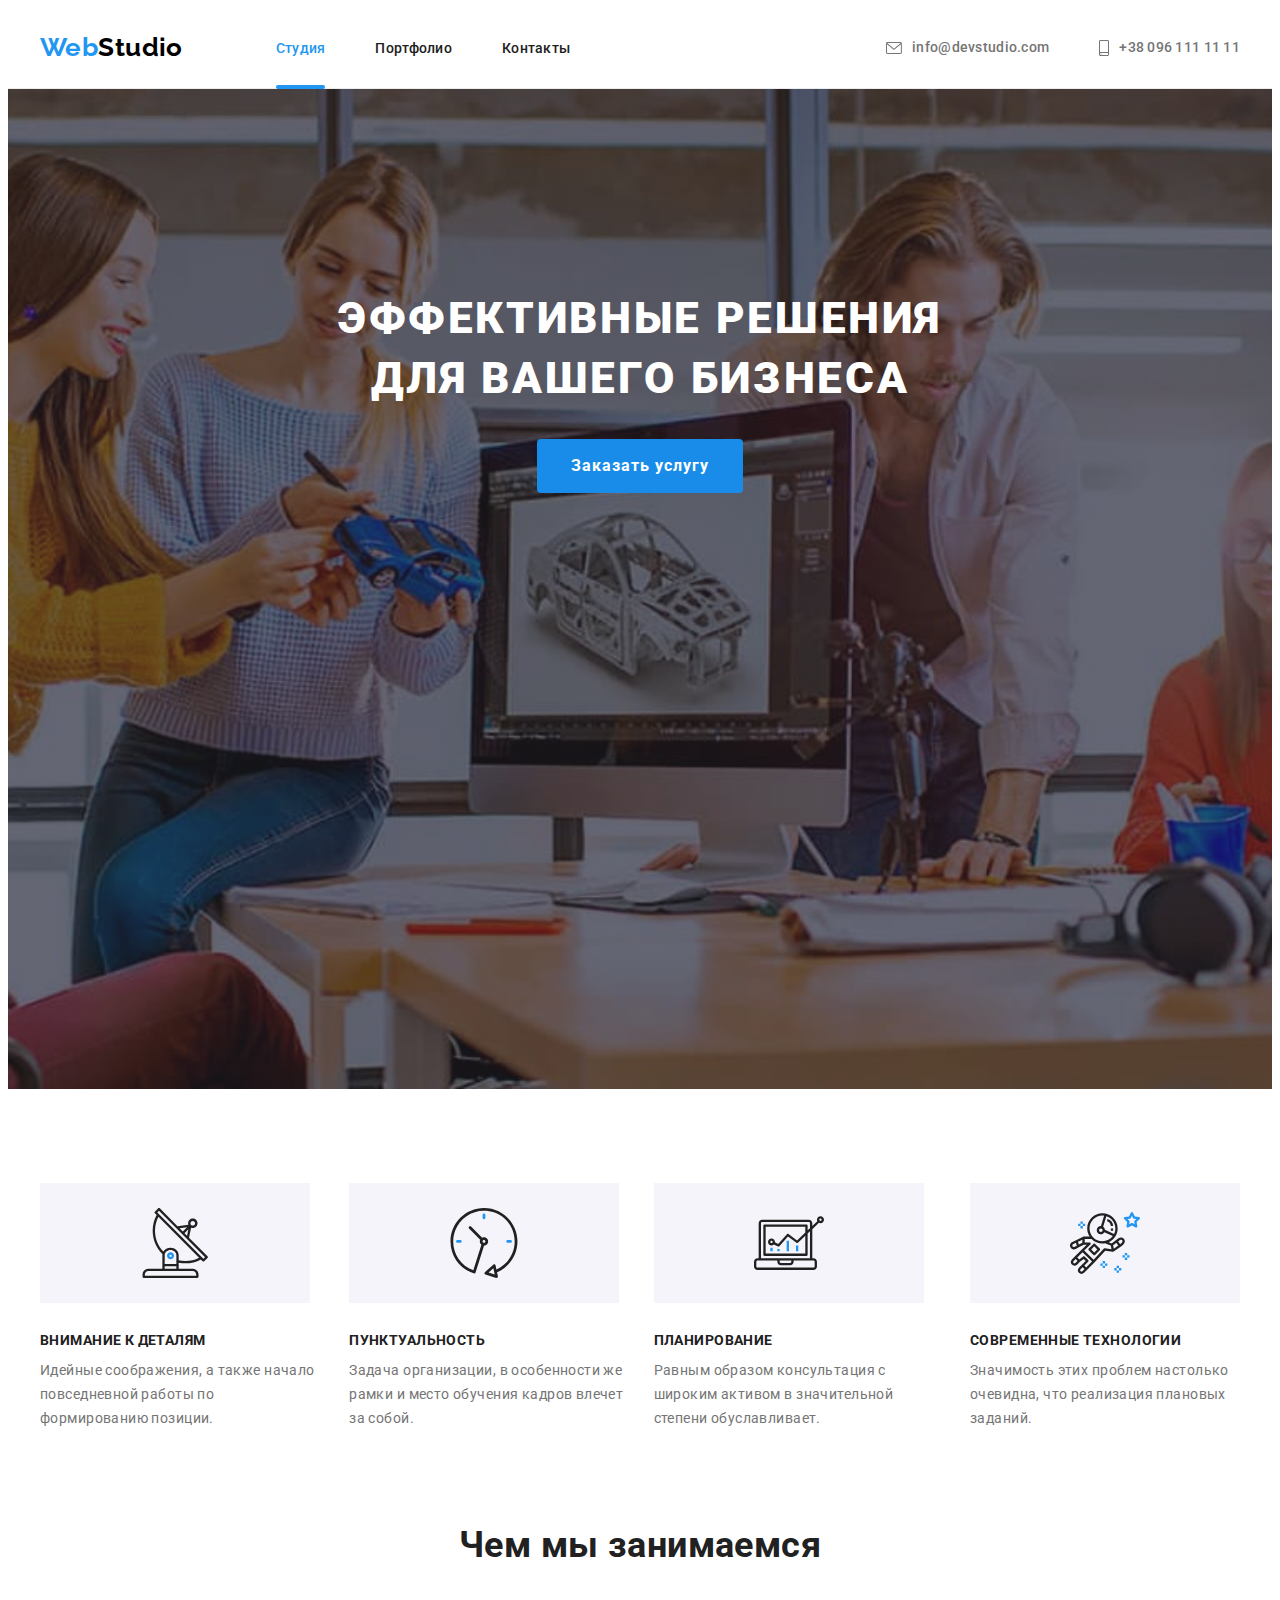
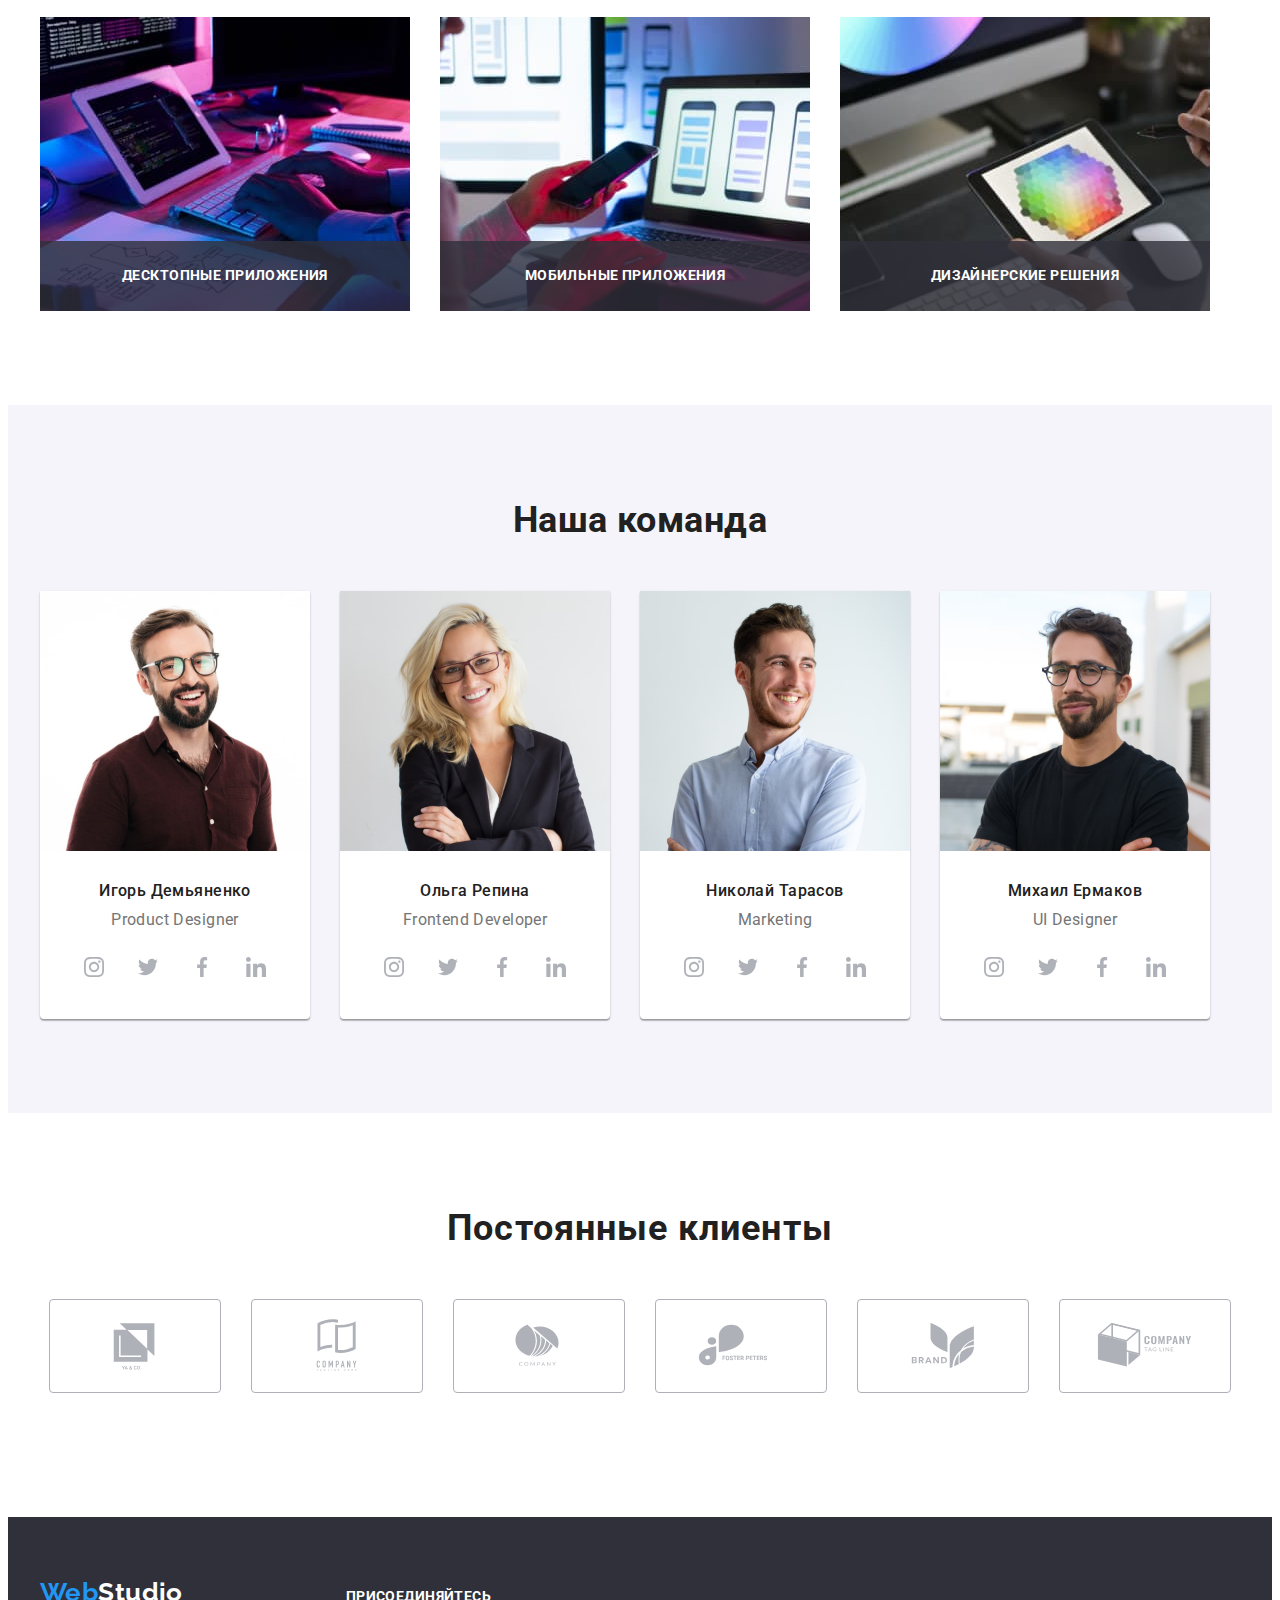
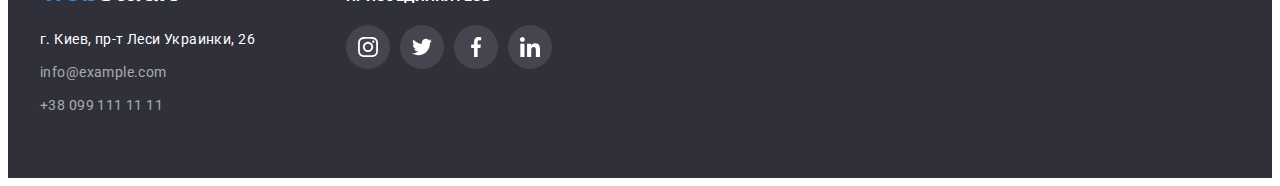
==== index.html @ bd7ccda3 "старт" ====
<!DOCTYPE html>
<html lang="ru">
<head>
    <meta charset="UTF-8">
    <meta http-equiv="X-UA-Compatible" content="IE=edge">
    <meta name="viewport" content="width=device-width, initial-scale=1.0">
    <link rel="stylesheet" href="https://cdnjs.cloudflare.com/ajax/libs/modern-normalize/1.1.0/modern-normalize.min.css" integrity="sha512-wpPYUAdjBVSE4KJnH1VR1HeZfpl1ub8YT/NKx4PuQ5NmX2tKuGu6U/JRp5y+Y8XG2tV+wKQpNHVUX03MfMFn9Q==" crossorigin="anonymous" referrerpolicy="no-referrer" />
    <link rel="stylesheet" href="./css/styles.css">
    <link href="https://fonts.googleapis.com/css2?family=Raleway:wght@700&family=Roboto:wght@400;500;700;900&display=swap" rel="stylesheet">
    <title>WebStudio</title>
</head>
<body>
  <header class="header">
    <div class="conteiner">
      <nav class="header-nav">
        <a class="header-logo link" href="">Web<span class="top-logo">Studio</span></a>
        <ul class="list menu-list">
               <li class="menu-item"><a class="menu-link link current" href="">Студия</a></li>
               <li class="menu-item"><a class="menu-link link" href="./portfolio.html">Портфолио</a></li>
               <li class="menu-item"><a class="menu-link link" href="">Контакты</a></li>
        </ul>
        <ul class="list-contact list">
            <li class="contact-item"><a class="contact-link link" href="mailto:info@devstudio.com"> 
                <svg class="contact-icon" width="16" height="12"> <use href="./img/symbol-defs.svg#icon-envelope"></use></svg> info@devstudio.com</a></li>
            <li class="contact-item"><a class="contact-link link" href="tel:+380961111111"> <svg class="contact-icon" width="10" height="16"> <use href="./img/symbol-defs.svg#icon-smartphone"></use></svg>+38 096 111 11 11</a></li>
        </ul>
       </nav>
    </div>
  </header>
  <main>
      <section class="hero overlay">
         <div class="conteiner">
          <h1 class="hero-title">Эффективные решения <br> для вашего бизнеса </h1>
          <button data-modal-open class="hero-btn btn" type="button">Заказать услугу</button>
         </div>
      </section>
      <section class="advantage padding-section">
          <div class="conteiner">
          <div class="advantage-content">
          <h2 class="visually-hidden">Наше преимущество</h2>
          <ul class="advantage-list list">
              <li class="advantage-item icon-antenna">
                  <div class="advantage-icon-bg"> <svg width="70" height="70"> <use href="./img/symbol-defs.svg#icon-group"></use></svg></div>
                  <h3 class="section-title">Внимание к деталям</h3>
                  <p class="advantage-text">Идейные соображения, а также начало повседневной работы по формированию позиции.</p>
              </li>
              <li class="advantage-item icon-clock">
                  <div class="advantage-icon-bg"> <svg class="advantage-icon" width="70" height="70"> <use href="./img/symbol-defs.svg#icon-clock"></use></svg></div>
                  <h3 class="section-title">Пунктуальность</h3>
                  <p class="advantage-text">Задача организации, в особенности же рамки и место обучения кадров влечет за собой.</p>
              </li>
              <li class="advantage-item icon-diagram">
                  <div class="advantage-icon-bg"> <svg width="70" height="70"> <use href="./img/symbol-defs.svg#icon-diagram"></use></svg></div>
                  <h3 class="section-title">Планирование</h3>
                  <p class="advantage-text">Равным образом консультация с широким активом в значительной степени обуславливает.</p>
              </li>
              <li class="advantage-item icon-astronaut">
                  <div class="advantage-icon-bg"> <svg width="70" height="70"> <use href="./img/symbol-defs.svg#icon-astronaut"></use></svg></div>
                  <h3 class="section-title">Современные технологии</h3>
                  <p class="advantage-text">Значимость этих проблем настолько очевидна, что реализация плановых заданий.</p>
              </li>
          </ul>
          </div>
          </div>
      </section>
      <section class="about padding-section">
          <div class="conteiner">
          <h2 class="about-title">Чем мы занимаемся</h2>
          <ul class="about-list list">
              <li class="about-item">
                  <div class="about-box"><img src="./img/box1.jpg" alt="изображение1" width="370" >
                    <h3 class="about-item-text">Десктопные приложения</h3></div> </li>
              <li class="about-item">
                 <div class="about-box"> <img src="./img/box2.jpg" alt="изображение2" width="370" >
                    <h3 class="about-item-text">Мобильные приложения</h3></div> </li>
              <li class="about-item">
                  <div class="about-box"><img src="./img/box3.jpg" alt="изображение3" width="370" >
                    <h3 class="about-item-text">Дизайнерские решения</h3></div> </li>
          </ul>
          </div>
      </section>
      <section class="team padding-section">
          <div class="conteiner">
          <h2 class="team-title">Наша команда</h2>
          <ul class="team-list list">
              <li class="team-item">
                  <img class="team-img" src="./img/img.jpg" alt="Игорь Демьяненко" width="270" >
                  <h3 class="team-second-title">Игорь Демьяненко</h3>
                  <p class="team-text">Product Designer</p>
                  <ul class="team-soc-list list">
                      <li class="team-soc-item">
                          <a href="" class="team-soc-link link">
                              <svg class="team-soc-icon" width="20" height="20">
                                  <use href="./img/symbol-defs.svg#icon-instagram"></use>
                              </svg>
                          </a>
                      </li>
                      <li class="team-soc-item">
                          <a href="" class="team-soc-link link">
                              <svg class="team-soc-icon" width="20" height="20">
                                  <use href="./img/symbol-defs.svg#icon-twitter"></use>
                              </svg>
                          </a>
                      </li>
                      <li class="team-soc-item">
                          <a href="" class="team-soc-link link">
                              <svg class="team-soc-icon" width="20" height="20">
                                  <use href="./img/symbol-defs.svg#icon-facebook"></use>
                              </svg>
                          </a>
                      </li>
                      <li class="team-soc-item">
                          <a href="" class="team-soc-link link">
                              <svg class="team-soc-icon" width="20" height="20">
                                  <use href="./img/symbol-defs.svg#icon-linkedin"></use>
                              </svg>
                          </a>
                      </li>
                  </ul>
              </li>
              <li class="team-item">
                  <img class="team-img" src="./img/img1.jpg" alt="Ольга Репина" width="270" >
                  <h3 class="team-second-title">Ольга Репина</h3>
                  <p class="team-text">Frontend Developer</p>
                  <ul class="team-soc-list list">
                    <li class="team-soc-item">
                        <a href="" class="team-soc-link link">
                            <svg class="team-soc-icon" width="20" height="20">
                                <use href="./img/symbol-defs.svg#icon-instagram"></use>
                            </svg>
                        </a>
                    </li>
                    <li class="team-soc-item">
                        <a href="" class="team-soc-link link">
                            <svg class="team-soc-icon" width="20" height="20">
                                <use href="./img/symbol-defs.svg#icon-twitter"></use>
                            </svg>
                        </a>
                    </li>
                    <li class="team-soc-item">
                        <a href="" class="team-soc-link link">
                            <svg class="team-soc-icon" width="20" height="20">
                                <use href="./img/symbol-defs.svg#icon-facebook"></use>
                            </svg>
                        </a>
                    </li>
                    <li class="team-soc-item">
                        <a href="" class="team-soc-link link">
                            <svg class="team-soc-icon" width="20" height="20">
                                <use href="./img/symbol-defs.svg#icon-linkedin"></use>
                            </svg>
                        </a>
                    </li>
                </ul>
              </li>
              <li class="team-item">
                  <img class="team-img" src="./img/img2.jpg" alt="Николай Тарасов" width="270" >
                  <h3 class="team-second-title">Николай Тарасов</h3>
                  <p class="team-text">Marketing</p>
                  <ul class="team-soc-list list">
                    <li class="team-soc-item">
                        <a href="" class="team-soc-link link">
                            <svg class="team-soc-icon" width="20" height="20">
                                <use href="./img/symbol-defs.svg#icon-instagram"></use>
                            </svg>
                        </a>
                    </li>
                    <li class="team-soc-item">
                        <a href="" class="team-soc-link link">
                            <svg class="team-soc-icon" width="20" height="20">
                                <use href="./img/symbol-defs.svg#icon-twitter"></use>
                            </svg>
                        </a>
                    </li>
                    <li class="team-soc-item">
                        <a href="" class="team-soc-link link">
                            <svg class="team-soc-icon" width="20" height="20">
                                <use href="./img/symbol-defs.svg#icon-facebook"></use>
                            </svg>
                        </a>
                    </li>
                    <li class="team-soc-item">
                        <a href="" class="team-soc-link link">
                            <svg class="team-soc-icon" width="20" height="20">
                                <use href="./img/symbol-defs.svg#icon-linkedin"></use>
                            </svg>
                        </a>
                    </li>
                </ul>
              </li>
              <li class="team-item">
                  <img class="team-img" src="./img/img3.jpg" alt="Михаил Ермаков" width="270" >
                  <h3 class="team-second-title">Михаил Ермаков</h3>
                  <p class="team-text">UI Designer</p>
                  <ul class="team-soc-list list">
                    <li class="team-soc-item">
                        <a href="" class="team-soc-link link">
                            <svg class="team-soc-icon" width="20" height="20">
                                <use href="./img/symbol-defs.svg#icon-instagram"></use>
                            </svg>
                        </a>
                    </li>
                    <li class="team-soc-item">
                        <a href="" class="team-soc-link link">
                            <svg class="team-soc-icon" width="20" height="20">
                                <use href="./img/symbol-defs.svg#icon-twitter"></use>
                            </svg>
                        </a>
                    </li>
                    <li class="team-soc-item">
                        <a href="" class="team-soc-link link">
                            <svg class="team-soc-icon" width="20" height="20">
                                <use href="./img/symbol-defs.svg#icon-facebook"></use>
                            </svg>
                        </a>
                    </li>
                    <li class="team-soc-item">
                        <a href="" class="team-soc-link link">
                            <svg class="team-soc-icon" width="20" height="20">
                                <use href="./img/symbol-defs.svg#icon-linkedin"></use>
                            </svg>
                        </a>
                    </li>
                </ul>
              </li>
          </ul>
         </div>
      </section>
      <section class="padding-section clients">
          <div class="conteiner">
              <h2 class="clients-title">Постоянные клиенты</h2>
              <ul class="clients-list list">
                  <li class="clients-item">
                      <a class="clients-box link">
                          <svg class="clients-icon" width="106" height="60">
                              <use href="./img/symbol-defs.svg#icon-Logo"></use>
                          </svg>
                      </a>
                  </li>
                  <li class="clients-item">
                      <a class="clients-box link">
                          <svg class="clients-icon" width="106" height="60">
                              <use href="./img/symbol-defs.svg#icon-Logo-1"></use>
                          </svg>
                      </a>
                  </li>
                  <li class="clients-item">
                      <a class="clients-box link">
                          <svg class="clients-icon" width="106" height="60">
                              <use href="./img/symbol-defs.svg#icon-Logo-2"></use>
                          </svg>
                      </a>
                  </li>
                  <li class="clients-item">
                      <a class="clients-box link">
                          <svg class="clients-icon" width="106" height="60">
                              <use href="./img/symbol-defs.svg#icon-Logo-3"></use>
                          </svg>
                      </a>
                  </li>
                  <li class="clients-item">
                      <a class="clients-box link">
                          <svg class="clients-icon" width="106" height="60">
                              <use href="./img/symbol-defs.svg#icon-Logo-4"></use>
                          </svg>
                      </a>
                  </li>
                  <li class="clients-item">
                      <a class="clients-box link">
                          <svg class="clients-icon" width="106" height="60">
                              <use href="./img/symbol-defs.svg#icon-Logo-5"></use>
                          </svg>
                      </a>
                  </li>
              </ul>
          </div>
      </section>
  </main>
  <footer class="footer">
  <div class="conteiner footer-box">
    <div class="footer-content">
        <div class="footer-link">
    <a class="header-logo link" href="">Web<span class="footer-logo">Studio</span></a>
    </div>
    <address class="addres">
        <ul class="addres-list list">
            <li class="footer-item"><a class="addres-item link" href="https://goo.gl/maps/9oyzG3mhycgQsMQ47" target="_blank" rel="noopener noindex nofollow">г. Киев, пр-т Леси Украинки, 26</a></li>
            <li class="footer-item"><a class="addres-item link footer-contact" href="mailto:info@example.com">info@example.com</a></li>
            <li class="footer-item"><a class="addres-item link footer-contact" href="tel:+380991111111">+38 099 111 11 11</a></li>
        </ul>
    </address>
    </div>
    <div class="footer-soc">
        <p class="footer-soc-title">присоединяйтесь</p>
        <ul class="team-list list">
            <li class="footer-soc-item">
                <a class="footer-soc-link link" href="">
                    <svg class="footer-soc-icon" width="20" height="20">
                        <use href="./img/symbol-defs.svg#icon-instagram"></use>
                    </svg>
                </a>
            </li>
            <li class="footer-soc-item">
                <a class="footer-soc-link link" href="">
                    <svg class="footer-soc-icon" width="20" height="20">
                        <use href="./img/symbol-defs.svg#icon-twitter"></use>
                    </svg>
                </a>
            </li>
            <li class="footer-soc-item">
                <a class="footer-soc-link link" href="">
                    <svg class="footer-soc-icon" width="20" height="20">
                        <use href="./img/symbol-defs.svg#icon-facebook"></use>
                    </svg>
                </a>
            </li>
            <li class="footer-soc-item">
                <a class="footer-soc-link link" href="">
                    <svg class="footer-soc-icon" width="20" height="20">
                        <use href="./img/symbol-defs.svg#icon-linkedin"></use>
                    </svg>
                </a>
            </li>
        </ul>
    </div>
</div>
  </footer>
  <div class="backdrop is-hidden" data-modal>
      <div class="modal">
          <button class="buttot-close btn" type="button" data-modal-close>
              <svg class="modal-icon" width="18" height="18">
                  <use href="./img/symbol-defs.svg#icon-Vector"></use>
              </svg>
          </button>
      </div>
  </div>
  <script src="./js/modal.js"></script>
</body>
</html>
---- css/styles.css ----
:root {
    --header-color: #ffffff;
    --text-color: #757575;
    --footer-text-color: rgba(255, 255, 255, 0.6);
    --primary-title-color: #212121;
    --accent-color: #2196F3;
    --top-logo-color: #000;
    --darck-background-color: #2F303A;
    --light-background-color: #F5F4FA;
    --main-background-color: #ffffff;
    --hero-btn-color: #188CE8;
    --color-icon: #afb1b8;
    --background-footer-link-color: rgba(255, 255, 255, 0.1);
    --main-transition-duration: 250ms;
    --main-transition-timing: cubic-bezier(0.4, 0, 0.2, 1);
    }


body {
font-family: "Roboto", 'Segoe UI', Tahoma, Geneva, Verdana, sans-serif;
font-size: 14px;
letter-spacing: 0.03em;
color: var(--text-color);
background-color: var(--main-background-color);
}

p,
h1,
h2,
h3,
h4,
h5,
h6 {
    margin: 0;
}

ul,
ol {
    padding-left: 0;
    margin: 0;
    list-style: none;
}

button {
    cursor: pointer;
}

img {
    display:block;
    max-width: 100%;
    height: auto;
    tab-size: 0;
}

.conteiner {
    width: 1200px;
    padding-left: 15px;
    padding-right: 15px;
    margin: 0 auto;
}


.visually-hidden {
    position: absolute;
    white-space: nowrap;
    width: 1px;
    height: 1px;
    overflow: hidden;
    border: 0;
    padding: 0;
    clip: rect(0 0 0 0);
    clip-path: inset(50%);
    margin: -1px;
}


.link {
    text-decoration: none;
}

.padding-section {
    padding-top: 94px;
    padding-bottom: 94px;
}
/* ----------------header---------------- */
.header {
    border-bottom: 1px solid #ececec;
}

.header-logo {
    margin-right: 93px;
}

.header-nav {
    display: flex;
    align-items: center;
}

.menu-list {
    display: flex;
}

.menu-item:not(:last-child) {
    margin-right: 50px;
}

.list-contact {
    display: flex;
    margin-left: auto;
}

.header-logo {
    font-family: 'Raleway';
    font-weight: 700;
    font-size: 26px;
    line-height: 1.19;
    padding-top: 24px;
    padding-bottom: 25px;
    color: var(--accent-color)

}

.top-logo {
    color: var(--top-logo-color);
}


.menu-link {
    font-weight: 500;
    line-height: 1.14;
    letter-spacing: 0.02em;
    padding-top: 32px;
    padding-bottom: 32px;
    color: var(--primary-title-color);
    transition: color var(--main-transition-duration) var(--main-transition-timing);
}
.contact-item:not(:first-child) {
    margin-left: 50px;
}


.menu-link:hover,
.menu-link:focus {
    color: var(--accent-color);
}

.contact-link {
    display: flex;
    align-items: center;
    font-weight: 500;
    line-height: 1.14;
    letter-spacing: 0.02em;
    padding-top: 32px;
    padding-bottom: 32px;
    color: inherit;
    transition: color var(--main-transition-duration) var(--main-transition-timing);
}

.contact-icon {
    fill: currentColor;
    margin-right: 10px;
}


.contact-link:hover,
.contact-link:focus {
    color: var(--accent-color);
}

.menu-link.link.current{
    position: relative;
    color: var(--accent-color);
}
.menu-link.link.current::after{
    content:'';
    position: absolute;
    display: block;
    width: 100%;
    height: 4px;
    border-radius: 2px;
    bottom: -1px;
    left: 0;
    background-color: var(--accent-color);
}

/* ----------------hero---------------- */

.hero {
    background-color: var(--darck-background-color);
    padding-top: 200px;
    padding-bottom: 200px;
    text-align: center;
}

.overlay {
    max-width: 1600px;
    height: 600px;
    margin-left: auto;
    margin-right: auto;
    background-image: linear-gradient(
        rgba(47, 48, 58, 0.4),
        rgba(47, 48, 58, 0.4)
    ),
    url(../img/Imgbg.jpg);
    background-repeat: no-repeat;
    background-size: cover;
    background-position: center;
}

.hero-title {
    font-weight: 900;
    font-size: 44px;
    line-height: 1.36;
    text-align: center;
    letter-spacing: 0.06em;
    text-transform: uppercase;
    color: var(--header-color);
    min-width: 696px;
    margin-bottom: 30px;
   
}

.hero-btn {
    font-family: inherit;
    font-weight: 700;
    font-size: 16px;
    line-height: 1.88;
    letter-spacing: 0.06em;
    color: var(--header-color);
    background-color: var(--hero-btn-color);
    border: 2px solid transparent;
    border-radius: 4px;
    padding: 10px 32px; 
    justify-content: center;
    transition: color var(--main-transition-duration) var(--main-transition-timing);
}


/* ----------------advantage---------------- */
.advantage {
    background-color: var(--header-color);
}

.advantage-icon-bg {
    width: 270px;
    display: flex;
    height: 120px;
    margin-bottom: 30px;
    justify-content: center;
    align-items: center;
    background-color: var(--light-background-color);
}

.advantage-list {
    display: flex;
}

.advantage-item:not(:first-child) {
    margin-left: 30px;
}


.section-title {
    font-size: 14px;
    line-height: 1.14;
    text-transform: uppercase;
    color: var(--primary-title-color);
    margin-bottom: 10px;
}

.advantage-text {
    line-height: 1.71;
}

/* ----------------about---------------- */

.about {
    background-color: var(--header-color);
    padding-top: 0;
} 
.about-item:not(:last-child) {
    margin-right: 30px;
}
.about-list {
    display: flex;
}

.about-title {
    font-size: 36px;
    line-height: 1.16;
    text-align: center;
    color: var(--primary-title-color);
    margin-bottom: 50px;
}

.about-box {
    position: relative;
    
}


.about-item-text {
    position: absolute;
    font-size: 14px;
    line-height: 1.4;
    letter-spacing: 0.03em;
    text-transform: uppercase;
    color: var(--header-color);
    background-color: rgba(47, 48, 58, 0.8);
    bottom: 0;
    width: 100%;
    height: 70px;
    display: flex;
    justify-content: center;
    align-items: center;
}
/* ----------------team---------------- */

.team {
    background-color: var(--light-background-color);
}

.team-list {
    display: flex;
    flex-wrap: wrap;
}
.team-item:not(:last-child) {
    margin-right: 30px;
}
.team-item {
    background-color: var(--header-color);
    box-shadow: 0px 1px 3px rgba(0, 0, 0, 0.12), 0px 1px 1px rgba(0, 0, 0, 0.14), 0px 2px 1px rgba(0, 0, 0, 0.2);
border-radius: 0px 0px 4px 4px;
}


.team-title {
    font-size: 36px;
    line-height: 1.17;
    text-align: center;
    color: var(--primary-title-color);
    margin-bottom: 50px;
}

.team-img {
    margin-bottom: 30px;
}

.team-second-title {
    font-weight: 500;
    font-size: 16px;
    line-height: 1.19;
    text-align: center;
    color: var(--primary-title-color);
    margin-bottom: 10px;
}

.team-text {
    font-size: 16px;
    line-height: 1.19;
    text-align: center;
    margin-bottom: 16px;
}

.team-soc-list {
display: flex;
justify-content: center;
margin-bottom: 30px;
}

.team-soc-item +.team-soc-item{
    margin-left: 10px;
}


.team-soc-link {
    width: 44px;
    height: 44px;
    border-radius: 50%;
    display: flex;
    align-items: center;
    justify-content: center;
    background-color: var(--main-background-color); 
    color:var(--color-icon);
    transition: background-color var(--main-transition-duration) var(--main-transition-timing),
    color var(--main-transition-duration) var(--main-transition-timing);
}

.team-soc-link:hover,
.team-soc-link:focus {
    background-color: var(--accent-color);
    color: var(--main-background-color);
}
.team-soc-icon{
    fill:currentColor;
    
}


/* ----------------clients---------------- */

.clients-title{
    font-size: 36px;
    line-height: 1.17;
    text-align: center;
    letter-spacing: 0.03em;
    color: var(--primary-title-color);
    margin-bottom: 50px;
}

.clients-box {
    width: 170px;
    height: 92px;
    border: 1px solid var(--color-icon);
    border-radius: 4px;
    display: flex;
    justify-content: center;
    align-items: center;
    color: var(--color-icon);
    transition: color var(--main-transition-duration) var(--main-transition-timing),
    border-color var(--main-transition-duration) var(--main-transition-timing);
}
.clients-item :hover,
.clients-item :focus {
    color: var(--accent-color);
    border-color: var(--accent-color);
}

.clients-item{
    cursor: pointer;
    
}

.clients-icon {
    fill: currentColor;
}

.clients-item+.clients-item{
    margin-left: 30px;
}

.clients-list{
    display: flex;
    justify-content: center;
    margin-bottom: 30px;
}


/* ----------------footer---------------- */

.footer {
    background-color: var(--darck-background-color);
    padding-top: 60px;
    padding-bottom: 60px;
}

.footer-logo {
    color: var(--header-color)
}

.footer-link {
    margin-bottom: 20px;
}

.addres-item {
    font-family: inherit;
    font-style: normal;
    line-height: 1.71;
    color: var(--header-color);
    transition: color var(--main-transition-duration) var(--main-transition-timing);
}

.footer-item {
    margin-bottom: 9px;
}

.footer-item:last-child {
margin-bottom: 0;
}

.footer-contact {
    font-family: inherit;
    font-style: normal;
    line-height: 1.71;
    color: var(--footer-text-color);

}


.addres-item:hover,
.addres-item:focus {
    color: var(--accent-color);
}

.footer-soc-title{
    font-weight: 700;
    font-size: 14px;
    line-height: 1.14;
    letter-spacing: 0.03em;
    text-transform: uppercase;

color: var(--header-color);
margin-bottom: 20px;
}
.footer-box{
    display: flex;
    align-items: baseline;
}

.footer-soc{
    margin-left: 70px;
}
.footer-soc-list {
    display: flex;
    justify-content: center;
    }

    .footer-soc-item +.footer-soc-item{
        margin-left: 10px;
    }


    .footer-soc-link {
        width: 44px;
        height: 44px;
        border-radius: 50%;
        display: flex;
        align-items: center;
        justify-content: center;
        background-color: rgba(255, 255, 255, 0.1); 
        color: var(--header-color);
        transition: background-color var(--main-transition-duration) var(--main-transition-timing);
    }
    
    .footer-soc-item :hover,
    .footer-soc-item :focus{
        background-color: var(--accent-color);
    }
    
    .footer-soc-icon {
        fill: currentColor;
    }

    /* ----------------modal---------------- */

    .backdrop{
        position: fixed;
        top: 0;
        left: 0;
        width: 100%;
        height: 100%;
        background-color: rgba(0, 0, 0, 0.2);
    }

    .backdrop.is-hidden{
    opacity: 0;
    pointer-events: none;
    }

    .backdrop.is-hidden .modal {
        transform: translate(-50%, -50%) scale(0.7);
        opacity: 0;
    }

    .modal {
        position: absolute;
        top: 50%;
        left: 50%;
        min-width: 528px;
        min-height: 581px;
        background-color: var(--main-background-color);
        transform: translate(-50%, -50%) scale(1);
        opacity: 1;
        transition: transform var(--main-transition-duration) var(--main-transition-timing),
        opasity  var(--main-transition-duration) var(--main-transition-timing);
        
    }

    .buttot-close{
        position: absolute;
        width: 30px;
        height: 30px;
        border-radius: 50%;
        border: 1px solid rgba(0, 0, 0, 0.1);
        top: 8px;
        right: 8px;
        display: flex;
        align-items: center;
    }
/* ----------------portfolio---------------- */

.filter-list {
    display: flex;
    align-items: center;
    justify-content: center;
    margin-bottom: 50px;
}
.filter-btn {
    font-family: inherit;
    font-weight: 500;
    font-size: 16px;
    line-height: 1.63;
    text-align: center;
    letter-spacing: inherit;
    color: var(--primary-title-color);
    background-color: var(--light-background-color);
    border: 2px solid transparent;
    border-radius: 4px;
    padding: 6px 22px; 
    justify-content: center;
    transition: color var(--main-transition-duration) var(--main-transition-timing),
    background-color var(--main-transition-duration) var(--main-transition-timing),
    box-shadow var(--main-transition-duration) var(--main-transition-timing);
}

.filter-item:not(:last-child) {
    margin-right: 8px;
    
}
.filter-btn:hover,
.filter-btn:focus {
    color: var(--header-color);
    background-color: var(--accent-color);
    box-shadow: 0px 4px 4px 0px #00000040;

}

.filter-list {
    display: flex;
    justify-content: center;
}

.exemples-list {
    display: flex;
    flex-wrap: wrap;
} 

.exemple-item {
    width: calc((100% - 60px) / 3);
    margin-right: 30px;
    margin-bottom: 30px;
}

.exemple-item:nth-child(3n) {
    margin-right: 0;
}

.exemple-item:nth-last-child(-n+3) {
    margin-bottom: 0;
}

.exemple-link{
    display: block;
    transition: box-shadov var(--main-transition-duration) var(--main-transition-timing);
}

.exemple-link:hover,
.exemple-link:focus{
    box-shadow: 0px 4px 4px 0px #00000040;
}

.exemple {
    padding: 20px 24px;
    border-left-width: 1px;
    border-left-style: solid;
    border-left-color: #eeeeee;
    border-right-width: 1px;
    border-right-style: solid;
    border-right-color: #eeeeee;
    border-bottom-width: 1px;
    border-bottom-style: solid;
    border-bottom-color: #eeeeee;
}


.exemple-box {
    position: relative;
    overflow: hidden;
}

.examples-overlay {
    position: absolute;
    top: 0;
    left: 0;
    width: 100%;
    height: 100%;
    opacity: 0;
    background-color: rgba(33, 150, 243, 0.9);
    transform: translateY(100%);
    transition: transform var(--main-transition-duration) var(--main-transition-timing),
    opacity var(--main-transition-duration) var(--main-transition-timing);
}

.exemple-link:hover .examples-overlay {
    opacity: 1;
    transform: translateY(0%);
}


.exemple-description {
    font-size: 18px;
    line-height: 1.56;
    letter-spacing: 0.03em;
    color: var(--header-color);
    margin: 63px 24px;
    
    }


.exemple-title {
    font-size: 18px;
    line-height: 2.0;
    letter-spacing: 0.06em;
    color: var(--primary-title-color);
    margin-bottom: 4px;
}

.exemple-text {
    font-size: 16px;
    line-height: 1.88;
    color: var(--text-color);
}
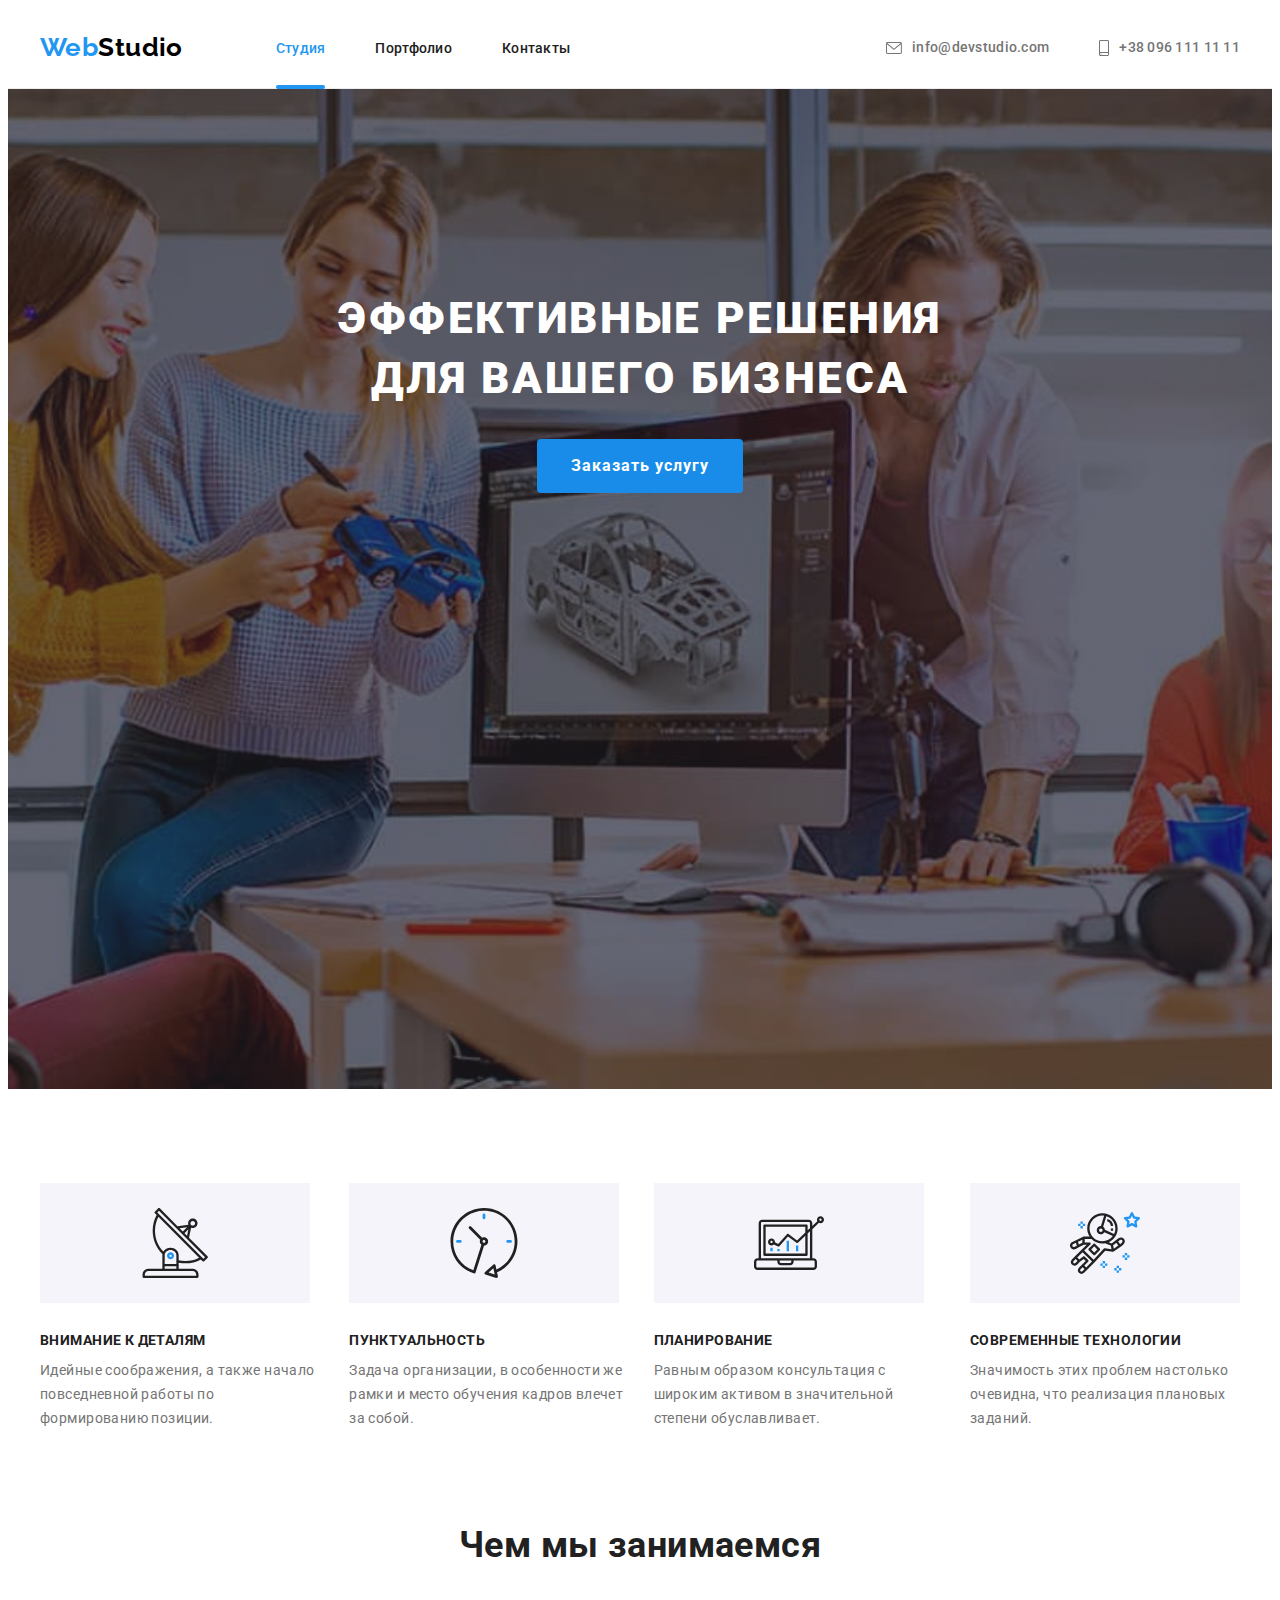
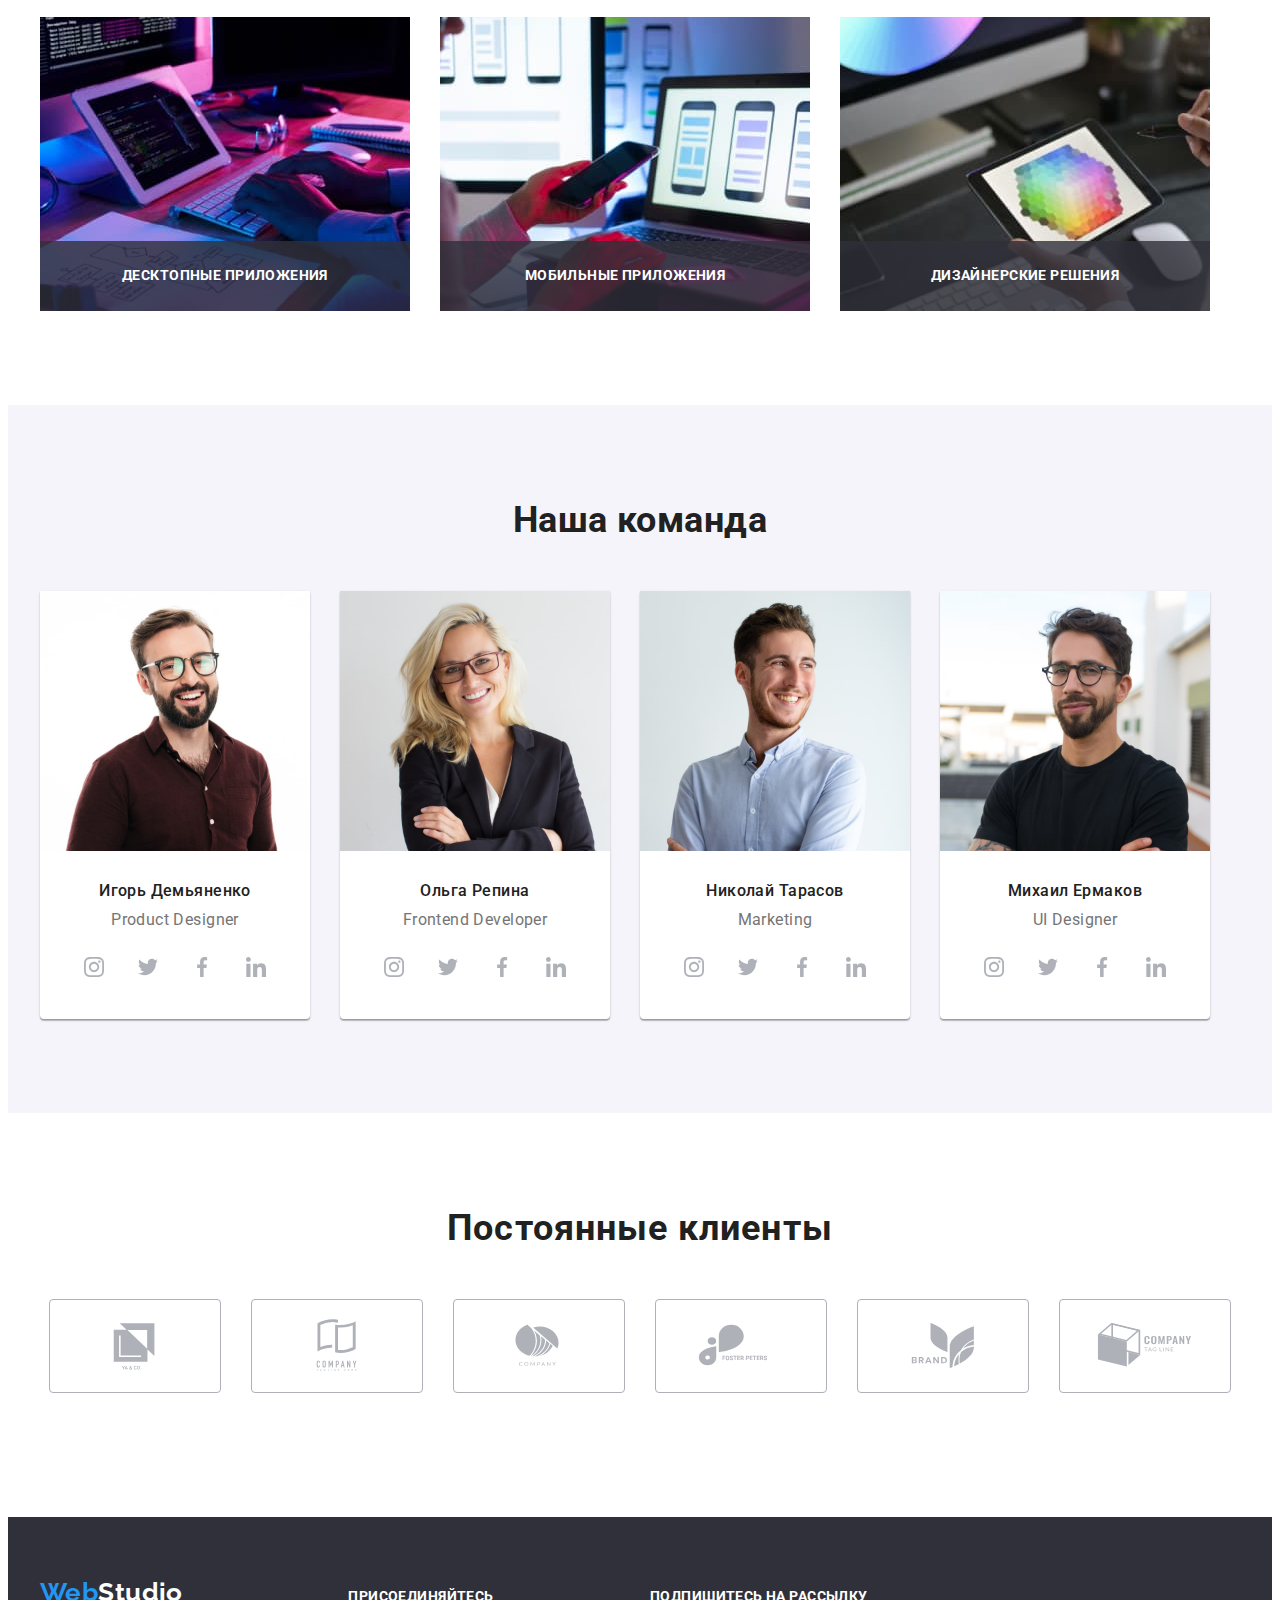
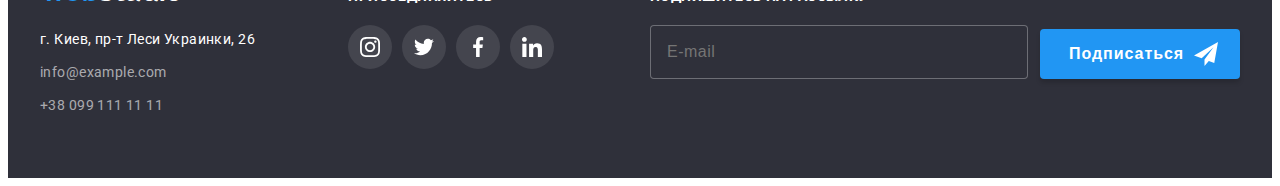
==== commit e634ad78: "додає поле підписки" ====
--- a/index.html
+++ b/index.html
@@ -323,6 +323,28 @@
             </li>
         </ul>
     </div>
+    <form>
+        <div class="subscription-box">
+            <div class="subscription-field">
+            <p class="subscription-title">Подпишитесь на рассылку</p>
+            <label class="" for="subscription-email"></label>
+            <input 
+            type="text"
+            class="subscription-input"
+            name="subscription-email"
+            placeholder="E-mail"
+            id="subscription-email"
+            >
+        </div>
+        <div class="subscription-btn-box">
+            <button class="subscription-btn btn" type="submit">Подписаться
+                <svg class="icon-icon-send" width="24" height="24">
+                    <use href="./img/symbol-defs.svg#icon-icon-send"></use>
+                </svg>
+            </button>
+        </div>
+        </div>
+    </form>
 </div>
   </footer>
   <div class="backdrop is-hidden" data-modal>
@@ -332,6 +354,30 @@
                   <use href="./img/symbol-defs.svg#icon-Vector"></use>
               </svg>
           </button>
+          <form>
+              <label for="user-name">Имя</label>
+              <input 
+              type="text"
+              class=""
+              name="user-name"
+              id="user-name"
+              >
+              <label for="user-phone">Телефон</label>
+              <input 
+              type="text"
+              class=""
+              name="user-phone"
+              id="user-phone"
+              >
+              <label for="user-emeil">Почта</label>
+              <input 
+              type="text"
+              class=""
+              name="user-emeil"
+              id="user-emeil"
+              >
+              <textarea name="" id="" cols="30" rows="10"></textarea>
+          </form>
       </div>
   </div>
   <script src="./js/modal.js"></script>
--- a/css/styles.css
+++ b/css/styles.css
@@ -322,7 +322,7 @@
 
 .team-list {
     display: flex;
-    flex-wrap: wrap;
+    /* flex-wrap: wrap; */
 }
 .team-item:not(:last-child) {
     margin-right: 30px;
@@ -505,6 +505,7 @@
 .footer-box{
     display: flex;
     align-items: baseline;
+    justify-content: space-between;
 }
 
 .footer-soc{
@@ -540,6 +541,68 @@
     .footer-soc-icon {
         fill: currentColor;
     }
+
+    .subscription-box{
+        display: flex;
+        align-items: flex-end;
+        margin-left: 93px;
+        }
+
+    .subscription-title{
+        font-weight: 700;
+        font-size: 14px;
+        line-height: 1.14;
+        letter-spacing: 0.03em;
+        text-transform: uppercase;
+        color: var(--header-color);
+        margin-bottom: 20px;
+        }
+
+    .subscription-input{
+        height: 50px;
+        width: 358px;
+        border: 1px solid rgba(255, 255, 255, 0.3);
+        border-radius: 4px;
+        background-color: var(--darck-background-color);
+        font-weight: 400;
+        font-size: 16px;
+        line-height: 1.25;
+        display: flex;
+        align-items: center;
+        letter-spacing: 0.03em;
+        color: rgba(255, 255, 255, 0.6);
+        padding-left: 16px;
+        }    
+
+        /* .subscription-input :hover,
+        .subscription-input :focus {
+            border: var(--accent-color);
+        } */
+
+        .subscription-btn{
+        height: 50px;
+        width: 200px;
+        background: var(--accent-color);
+        box-shadow: 0px 4px 4px rgba(0, 0, 0, 0.15);
+        border: transparent;
+        border-radius: 4px;
+        margin-left: 12px;
+        font-weight: 700;
+        font-size: 16px;
+        line-height: 1.88;
+        display: flex;
+        align-items: center;
+        letter-spacing: 0.06em;
+        color:var(--main-background-color);
+        padding-left: 29px;
+        }
+
+        .icon-icon-send{
+            fill: var(--header-color);
+            margin-left: 10px;
+        }
+
+
 
     /* ----------------modal---------------- */
 
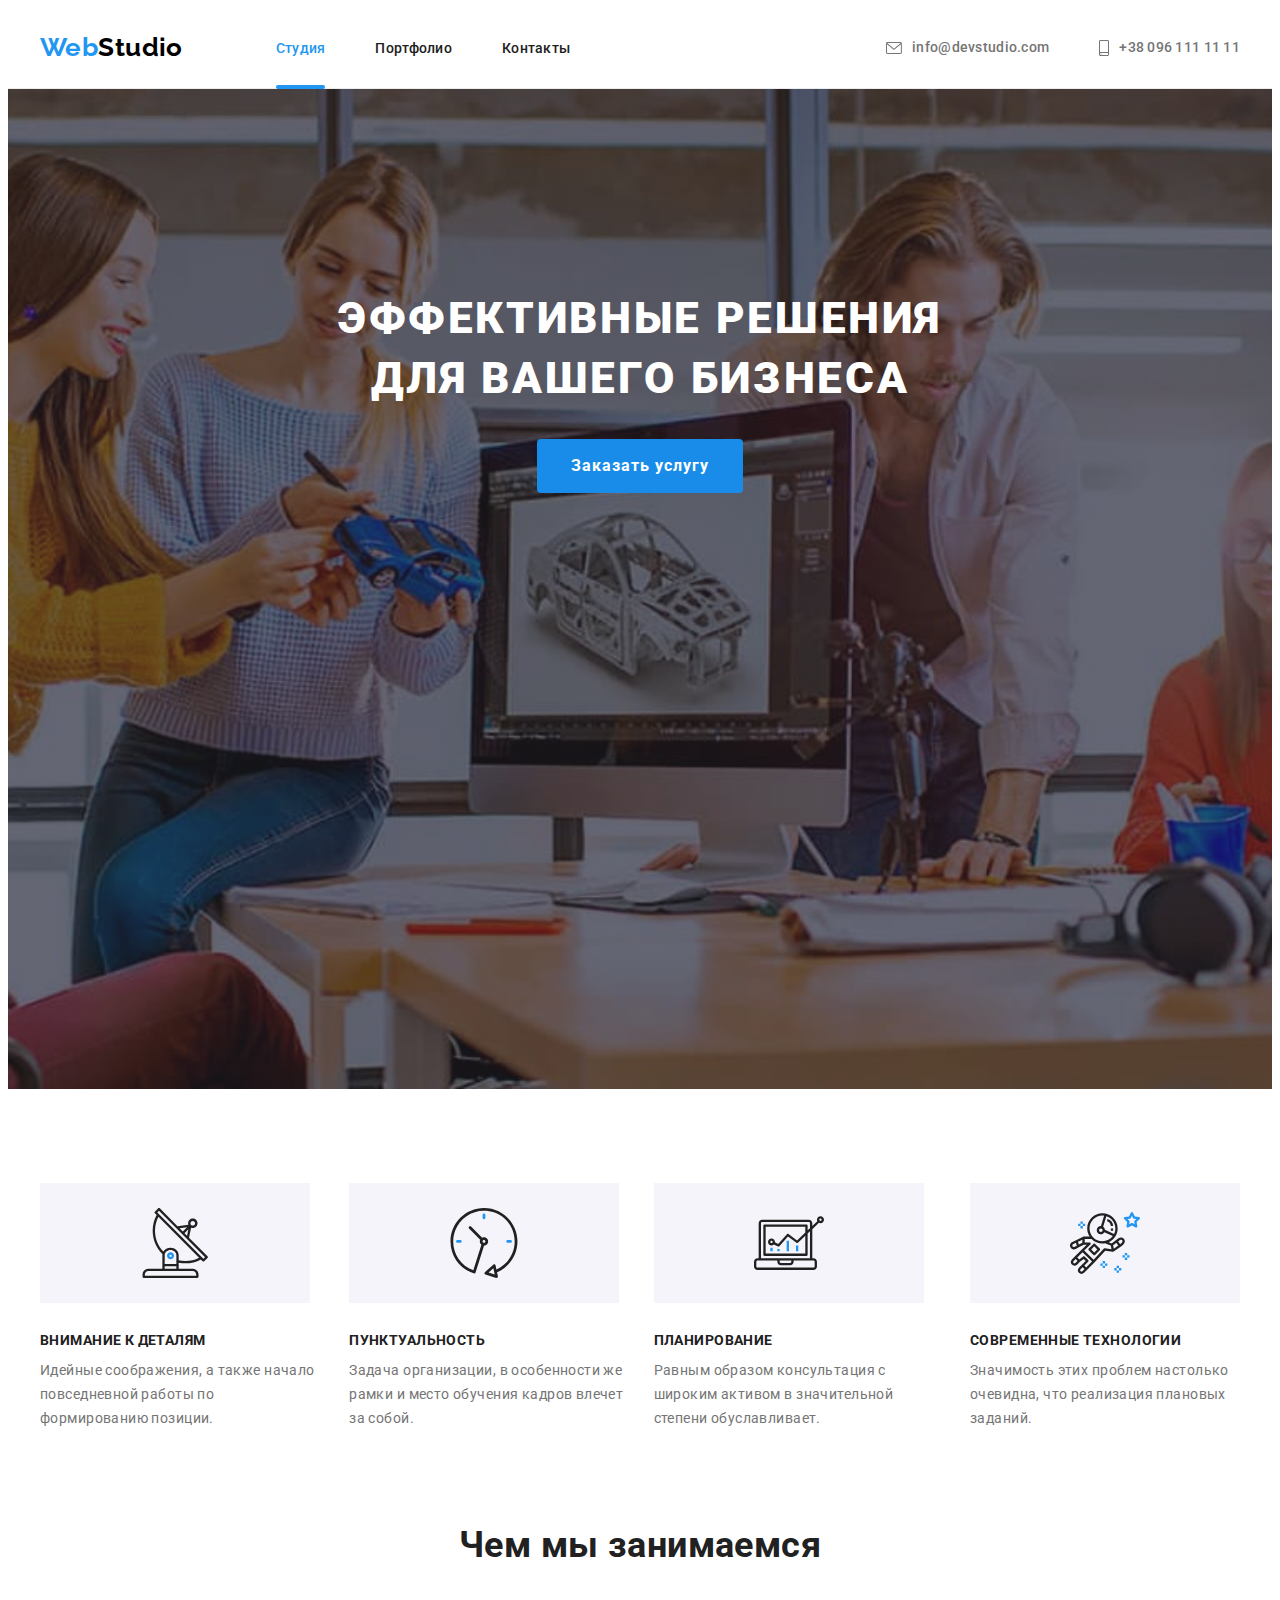
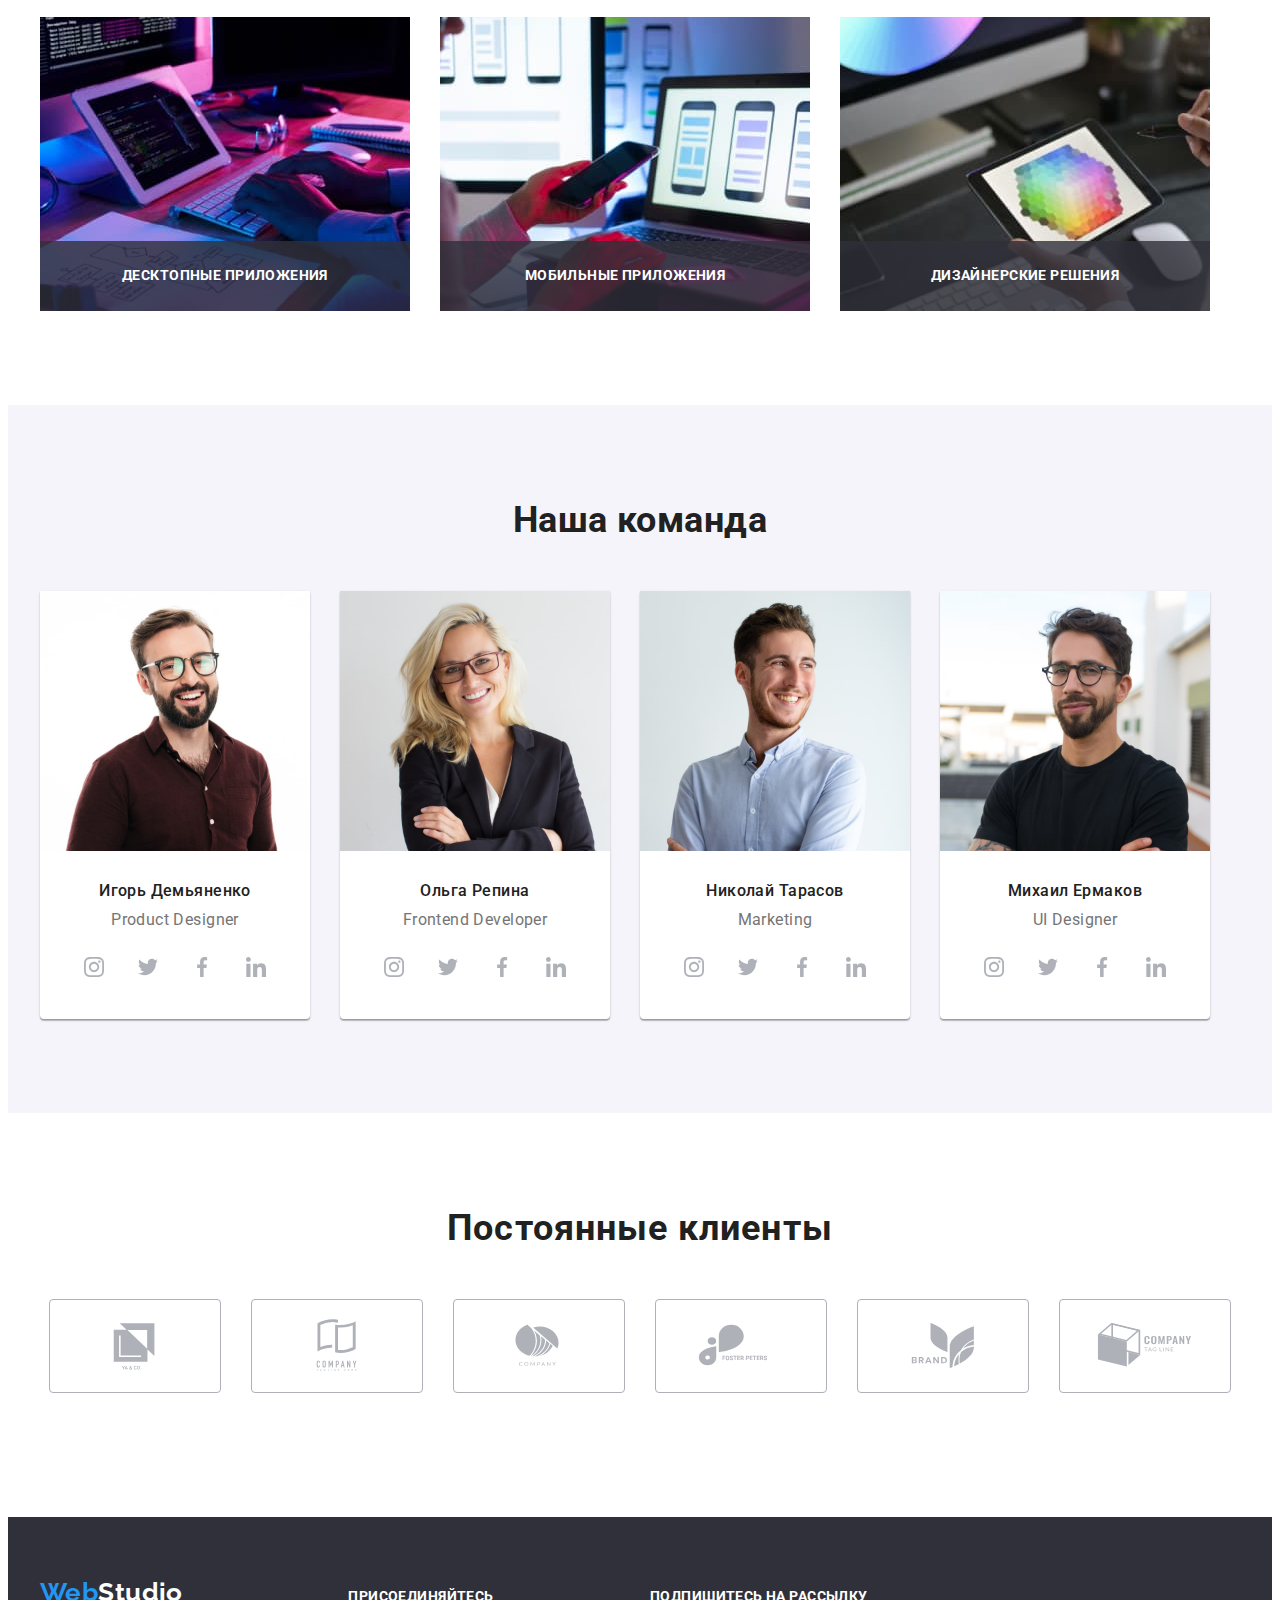
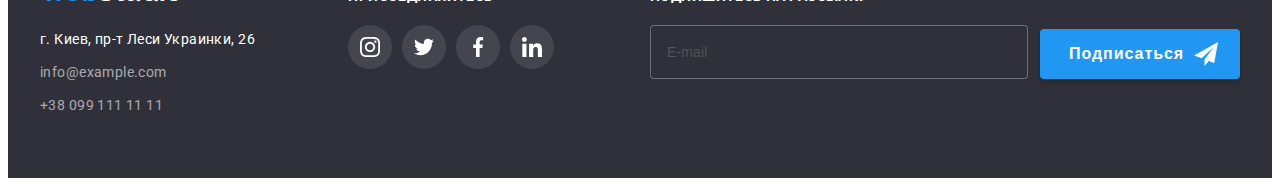
==== commit 9e921a07: "додає форми" ====
--- a/index.html
+++ b/index.html
@@ -354,29 +354,64 @@
                   <use href="./img/symbol-defs.svg#icon-Vector"></use>
               </svg>
           </button>
-          <form>
-              <label for="user-name">Имя</label>
-              <input 
-              type="text"
-              class=""
-              name="user-name"
-              id="user-name"
-              >
-              <label for="user-phone">Телефон</label>
-              <input 
-              type="text"
-              class=""
-              name="user-phone"
-              id="user-phone"
-              >
-              <label for="user-emeil">Почта</label>
-              <input 
-              type="text"
-              class=""
-              name="user-emeil"
-              id="user-emeil"
-              >
-              <textarea name="" id="" cols="30" rows="10"></textarea>
+          <form class="form">
+            <h2 class="form-title">Оставьте свои данные, мы вам перезвоним</h2>
+            <div class="form-field">
+                <label class="form-label" for="user-name">Имя</label>
+                <div class="input-box">
+                    <input 
+                    type="text"
+                    class="form-input"
+                    name="user-name"
+                    id="user-name"
+                    >
+                    <svg class="form-icon" width="18" height="18">
+                        <use href="./img/symbol-defs.svg#icon-person-black-18dp-1"></use>
+                    </svg>
+                </div>
+            </div>  
+            <div class="form-field">
+                <label class="form-label" for="user-phone">Телефон</label>
+                <div class="input-box">
+                    <input 
+                type="text"
+                class="form-input"
+                name="user-phone"
+                id="user-phone"
+                >
+                <svg class="form-icon" width="18" height="18">
+                    <use href="./img/symbol-defs.svg#icon-phone-black-18dp-1"></use>
+                </svg>
+                </div>
+            </div>
+            <div class="form-field">
+                <label class="form-label" for="user-emeil">Почта</label>
+                <div class="input-box"><input 
+                    type="text"
+                    class="form-input"
+                    name="user-emeil"
+                    id="user-emeil"
+                    >
+                    <svg class="form-icon" width="18" height="18">
+                        <use href="./img/symbol-defs.svg#icon-email-black-18dp-1"></use>
+                    </svg>
+                </div>
+            </div>
+            <div class="comments-box">
+                <label class="form-label" for="user-comments">Комментарий</label>
+                <textarea class="form-textarea" id="user-comments" name="comments" placeholder="Введите текст"></textarea>
+            </div>
+            <div class="form-checkbox">
+                <input class="input-check visually-hidden" type="checkbox" name="policy" id="policy" value="policy">
+            <label class="form-policy" for="policy">
+                <span>
+                    <svg class="check-icon" width="11" height="8">
+                        <use href="./img/symbol-defs.svg#icon-VectorG"></use>
+                    </svg>
+                </span>
+                Соглашаюсь с рассылкой и принимаю <a href=""> Условия договора</a></label>
+            </div>
+            <button class="form-btn btn" type="submit">Отправить</button>
           </form>
       </div>
   </div>
--- a/css/styles.css
+++ b/css/styles.css
@@ -572,12 +572,8 @@
         letter-spacing: 0.03em;
         color: rgba(255, 255, 255, 0.6);
         padding-left: 16px;
+        outline: none;
         }    
-
-        /* .subscription-input :hover,
-        .subscription-input :focus {
-            border: var(--accent-color);
-        } */
 
         .subscription-btn{
         height: 50px;
@@ -649,7 +645,158 @@
         right: 8px;
         display: flex;
         align-items: center;
-    }
+        transition: fill var(--main-transition-duration) var(--main-transition-timing);
+    }
+
+    .buttot-close:hover > .modal-icon {
+        fill: var(--accent-color);
+    }
+
+    .form {
+        margin: 40px;
+    }
+
+    .form-title {
+        font-size: 20px;
+        line-height: 1.15;
+        text-align: center;
+        letter-spacing: 0.03em;
+        color: var(--primary-title-color);
+        margin-bottom: 30px;
+    }
+
+    .form-label {
+        font-size: 12px;
+        line-height: 1.17;
+        letter-spacing: 0.01em;
+        color: var(--text-color);
+        margin-bottom: 4px;
+    }
+
+    .input-box {
+        position: relative;
+        height: 40px;
+        margin-bottom: 10px;
+    }
+
+    .form-input {
+        width: 100%;
+        height: 100%;
+        border: 1px solid rgba(33, 33, 33, 0.2);
+        border-radius: 4px;
+        padding-left: 42px;
+        outline: none;
+        transition: border-color var(--main-transition-duration) var(--main-transition-timing),
+        box-shadow var(--main-transition-duration) var(--main-transition-timing);
+    }
+
+    .form-icon {
+        position: absolute;
+        top: 50%;
+        left: 12px;
+        transform: translateY(-50%);
+        fill: var(--primary-title-color);
+        transition: fill var(--main-transition-duration) var(--main-transition-timing);
+    }
+
+    .form-input:focus + .form-icon{
+        fill: var(--accent-color);
+    }
+
+    .form-input:focus {
+        border-color: var(--accent-color);
+        box-shadow: 0px 4px 4px 0px rgba(0, 0, 0, 0.25);
+    }
+
+    .comments-box {
+        display: flex;
+        flex-direction: column;
+    }
+    
+
+    .form-textarea{
+        height: 120px;
+        width: 100%;
+        padding: 12px 16px;
+        border: 1px solid rgba(33, 33, 33, 0.2);
+        border-radius: 4px;
+        outline: none;
+        margin-bottom: 20px;
+        resize: none;
+        transition: border-color var(--main-transition-duration) var(--main-transition-timing),
+        box-shadow var(--main-transition-duration) var(--main-transition-timing);
+    }
+
+    .form-textarea:focus {
+        border-color: var(--accent-color);
+        box-shadow: 0px 4px 4px 0px rgba(0, 0, 0, 0.25);
+    }
+
+    ::placeholder{
+        font-size: 14px;
+        line-height: 1.14;
+        letter-spacing: 0.01em;
+        color: rgba(117, 117, 117, 0.5);
+    }
+
+    .form-checkbox {
+        margin-bottom: 30px;
+    }
+    .form-policy{
+        display: flex;
+        justify-content: center;
+        align-items: center;
+        font-size: 14px;
+        line-height: 1.71;
+        letter-spacing: 0.03em;
+        color: var(--text-color);
+    }
+
+    .check-icon{
+        fill: transparent;
+    }
+
+    .form-policy span {
+        width: 16px;
+        height: 15px;
+        border: 2px solid var(--top-logo-color);
+        border-radius: 3px;
+        margin-right: 7px;
+        display: flex;
+        align-items: center;
+        justify-content: center;
+        transition: background-color var(--main-transition-duration) var(--main-transition-timing),
+        border var(--main-transition-duration) var(--main-transition-timing);
+    }
+
+        .input-check:checked + .form-policy span {
+        background-color: var(--accent-color);
+        border: none;
+        }
+
+        .input-check:checked + .form-policy .check-icon {
+            fill: var(--header-color);
+        }
+
+
+    .form-btn{
+        display: flex;
+        justify-content: center;
+        align-items: center;
+        width: 200px;
+        height: 50px;
+        margin: auto;
+        color: var(--header-color);
+        background-color: var(--hero-btn-color);
+        font-weight: 700;
+        font-size: 16px;
+        line-height: 1.88;
+        letter-spacing: 0.06em;
+        border-radius: 4px;
+        border-color: transparent;
+        box-shadow: 0px 4px 4px rgba(0, 0, 0, 0.15);
+    }
+
 /* ----------------portfolio---------------- */
 
 .filter-list {
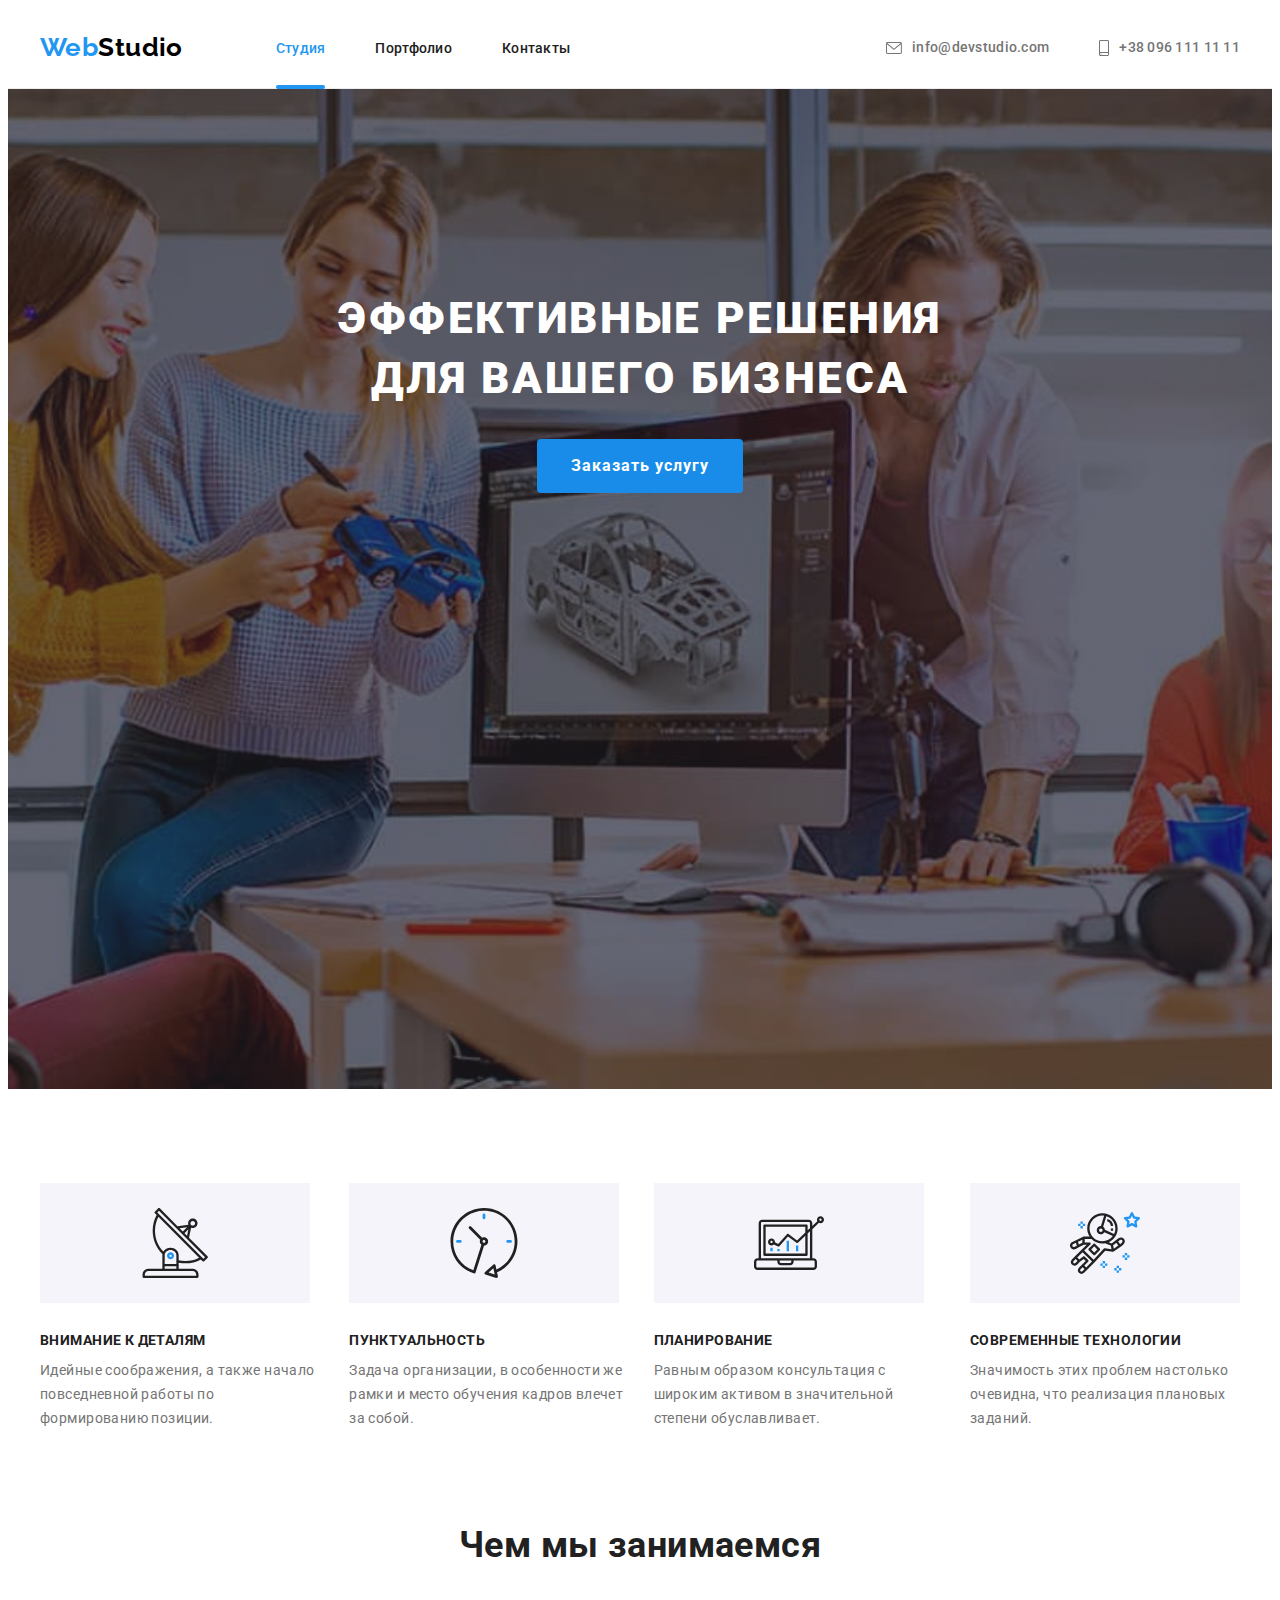
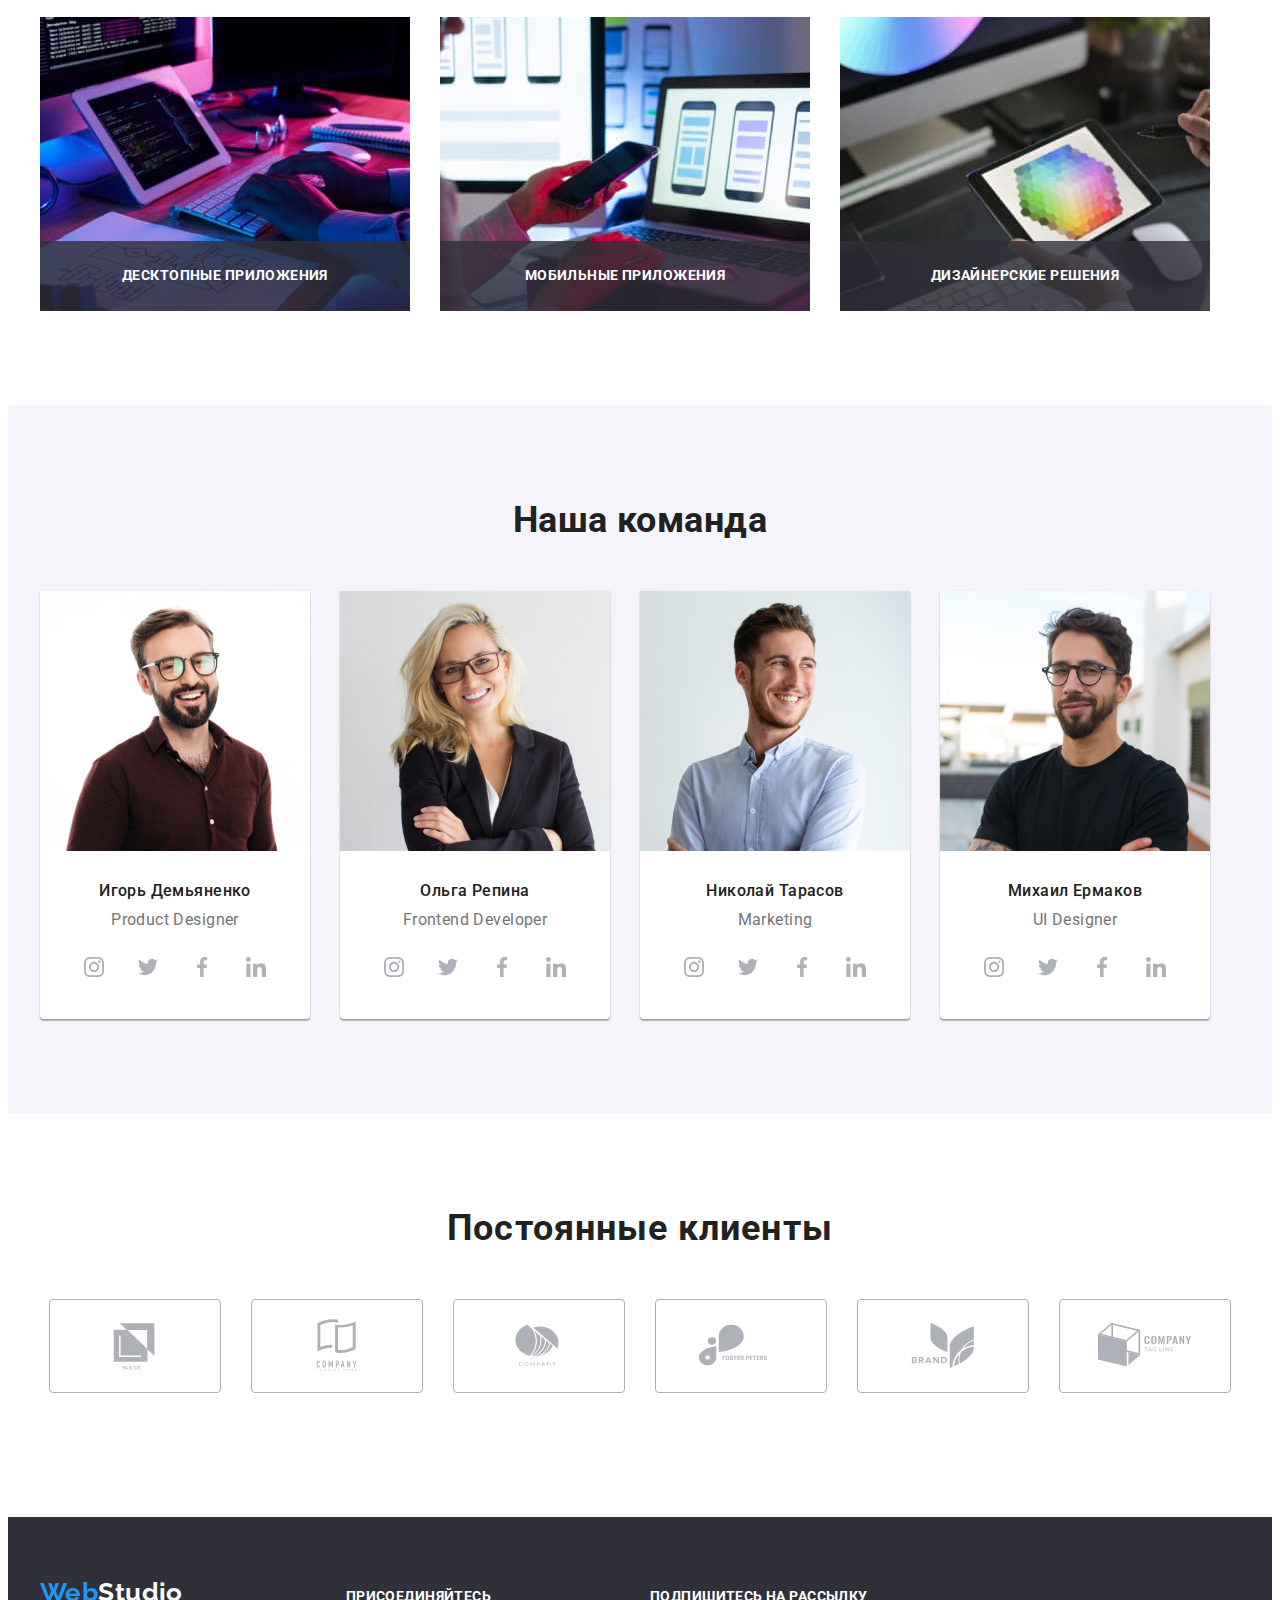
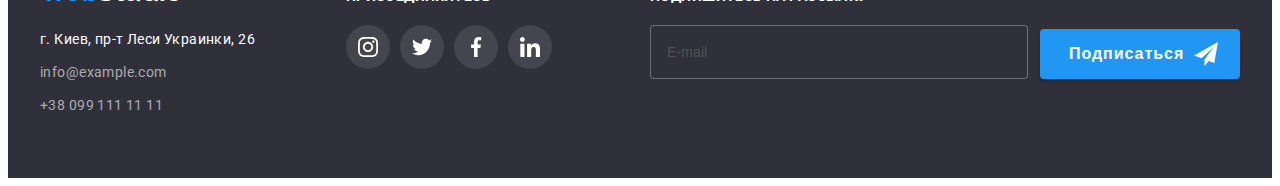
==== commit ecd39e2b: "фінішні правки" ====
--- a/index.html
+++ b/index.html
@@ -323,7 +323,7 @@
             </li>
         </ul>
     </div>
-    <form>
+    <form class="footer-form">
         <div class="subscription-box">
             <div class="subscription-field">
             <p class="subscription-title">Подпишитесь на рассылку</p>
@@ -350,12 +350,12 @@
   <div class="backdrop is-hidden" data-modal>
       <div class="modal">
           <button class="buttot-close btn" type="button" data-modal-close>
-              <svg class="modal-icon" width="18" height="18">
+              <svg class="modal-icon" width="11" height="11">
                   <use href="./img/symbol-defs.svg#icon-Vector"></use>
               </svg>
           </button>
           <form class="form">
-            <h2 class="form-title">Оставьте свои данные, мы вам перезвоним</h2>
+            <p class="form-title">Оставьте свои данные, мы вам перезвоним</p>
             <div class="form-field">
                 <label class="form-label" for="user-name">Имя</label>
                 <div class="input-box">
@@ -409,7 +409,7 @@
                         <use href="./img/symbol-defs.svg#icon-VectorG"></use>
                     </svg>
                 </span>
-                Соглашаюсь с рассылкой и принимаю <a href=""> Условия договора</a></label>
+                Соглашаюсь с рассылкой и принимаю <a class="form-item" href=""> Условия договора</a></label>
             </div>
             <button class="form-btn btn" type="submit">Отправить</button>
           </form>
--- a/css/styles.css
+++ b/css/styles.css
@@ -542,10 +542,13 @@
         fill: currentColor;
     }
 
+    .footer-form {
+        margin-left: auto;
+    }
+
     .subscription-box{
         display: flex;
         align-items: flex-end;
-        margin-left: 93px;
         }
 
     .subscription-title{
@@ -622,6 +625,7 @@
     }
 
     .modal {
+        padding: 40px;
         position: absolute;
         top: 50%;
         left: 50%;
@@ -645,6 +649,8 @@
         right: 8px;
         display: flex;
         align-items: center;
+        justify-content: center;
+        background-color: var(--main-background-color);
         transition: fill var(--main-transition-duration) var(--main-transition-timing);
     }
 
@@ -652,11 +658,9 @@
         fill: var(--accent-color);
     }
 
-    .form {
-        margin: 40px;
-    }
 
     .form-title {
+        font-weight: 700;
         font-size: 20px;
         line-height: 1.15;
         text-align: center;
@@ -666,6 +670,7 @@
     }
 
     .form-label {
+        display: flex;
         font-size: 12px;
         line-height: 1.17;
         letter-spacing: 0.01em;
@@ -686,8 +691,7 @@
         border-radius: 4px;
         padding-left: 42px;
         outline: none;
-        transition: border-color var(--main-transition-duration) var(--main-transition-timing),
-        box-shadow var(--main-transition-duration) var(--main-transition-timing);
+        transition: border-color var(--main-transition-duration) var(--main-transition-timing);
     }
 
     .form-icon {
@@ -705,7 +709,6 @@
 
     .form-input:focus {
         border-color: var(--accent-color);
-        box-shadow: 0px 4px 4px 0px rgba(0, 0, 0, 0.25);
     }
 
     .comments-box {
@@ -723,13 +726,11 @@
         outline: none;
         margin-bottom: 20px;
         resize: none;
-        transition: border-color var(--main-transition-duration) var(--main-transition-timing),
-        box-shadow var(--main-transition-duration) var(--main-transition-timing);
+        transition: border-color var(--main-transition-duration) var(--main-transition-timing);
     }
 
     .form-textarea:focus {
         border-color: var(--accent-color);
-        box-shadow: 0px 4px 4px 0px rgba(0, 0, 0, 0.25);
     }
 
     ::placeholder{
@@ -797,6 +798,10 @@
         box-shadow: 0px 4px 4px rgba(0, 0, 0, 0.15);
     }
 
+    .form-item {
+        color: var(--accent-color);
+    }
+
 /* ----------------portfolio---------------- */
 
 .filter-list {
